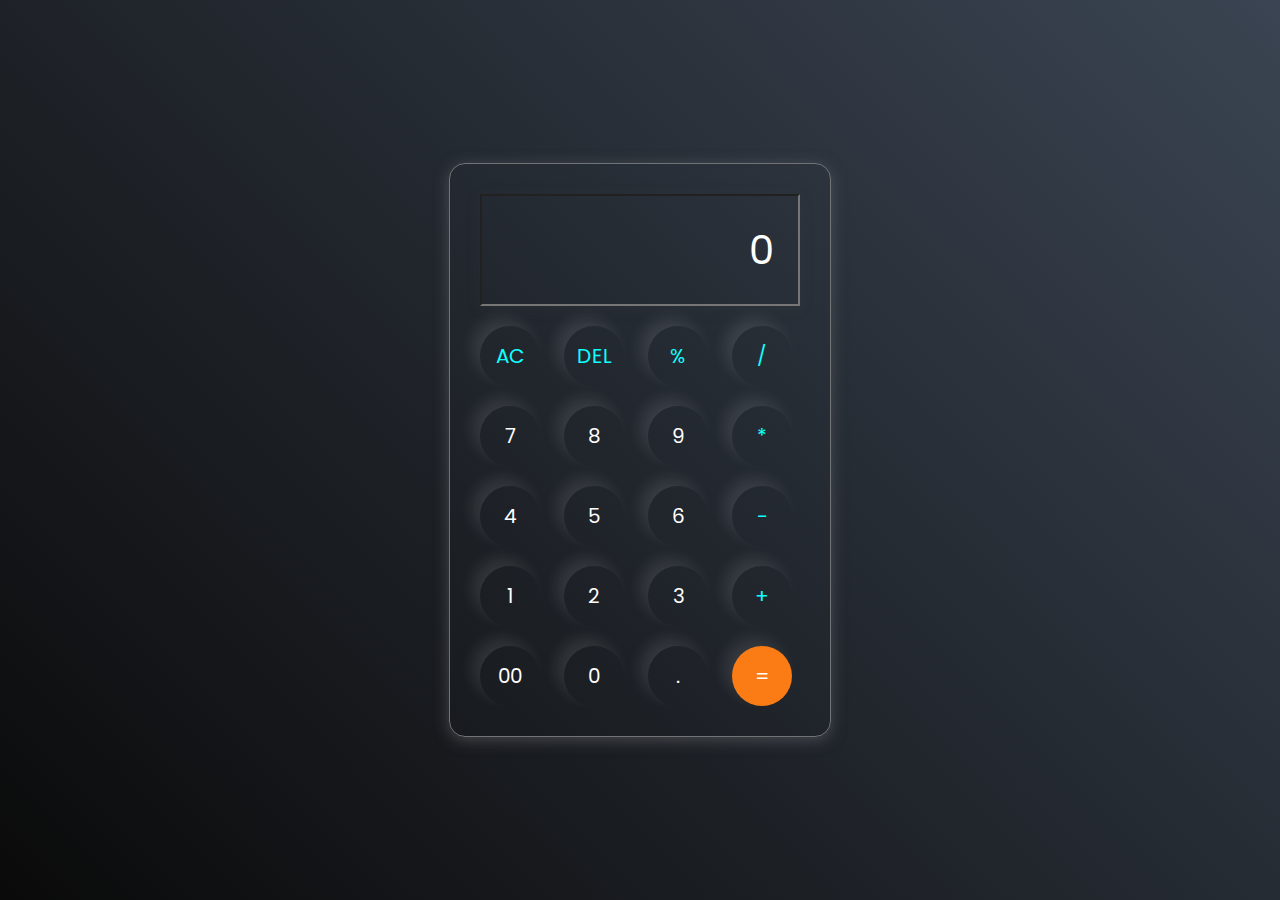
==== index.html @ 3c26dec9 "Calculator" ====
<!DOCTYPE html>
<html lang="en">
<head>
    <meta charset="UTF-8">
    <meta name="viewport" content="width=device-width, initial-scale=1.0">
    <link rel="stylesheet" href="./index.css">
    <title>Document</title>
</head>
<body>
    <div class="calculator">
        <input type="text" placeholder="0" id="inputBox">
        <div>
            <button class="operator">AC</button>
            <button class="operator">DEL</button>
            <button class="operator">%</button>
            <button class="operator">/</button>
        </div>
        <div>
            <button>7</button>
            <button>8</button>
            <button>9</button>
            <button class="operator">*</button>
        </div>
        <div>
            <button>4</button>
            <button>5</button>
            <button>6</button>
            <button class="operator">-</button>
        </div>
        <div>
            <button>1</button>
            <button>2</button>
            <button>3</button>
            <button class="operator">+</button>
        </div>
        <div>
            <button>00</button>
            <button>0</button>
            <button>.</button>
            <button class="equalBtn">=</button>
        </div>
    </div>


    <script src="./index.js"></script>
</body>
</html>
---- index.css ----
@import url('https://fonts.googleapis.com/css2?family=Josefin+Sans:ital,wght@1,600&family=Poppins:wght@500&display=swap');

*{
    margin: 0;
    padding: 0;
    box-sizing: border-box;
    font-family: 'Poppins', sans-serif;
}

body{
    width: 100%;
    height: 100vh;
    display: flex;
    justify-content: center;
    align-items: center;
    background: linear-gradient(45deg, #0a0a0a,
    #3a4452);
}

.calculator{
    border: 1px solid #717377;
    padding: 20px;
    border-radius: 16px;
    background: transparent;
    box-shadow: 0px 3px 15px rgba(113, 115, 119, 0.5);
}

input{
    width: 320px;
    padding: 24px;
    margin: 10px;
    background: transparent;
    box-shadow: 0px 3px 15px rgba(84, 84, 84, 0.1);
    font-size: 40px;
    text-align: right;
    cursor: pointer;
    color: #ffffff;
}

input::placeholder{
    color: #ffffff;
}

button{
    border: none;
    width: 60px;
    height: 60px;
    margin: 10px;
    border-radius: 50px;
    background: transparent;
    color: #ffffff;
    font-size: 20px;
    box-shadow: -8px -8px 15px rgba(255, 255,
     255, 0.1);
     cursor: pointer;
}

.equalBtn{
    background-color: #fb7c14;
}

.operator{
    color: #0fffff;
}
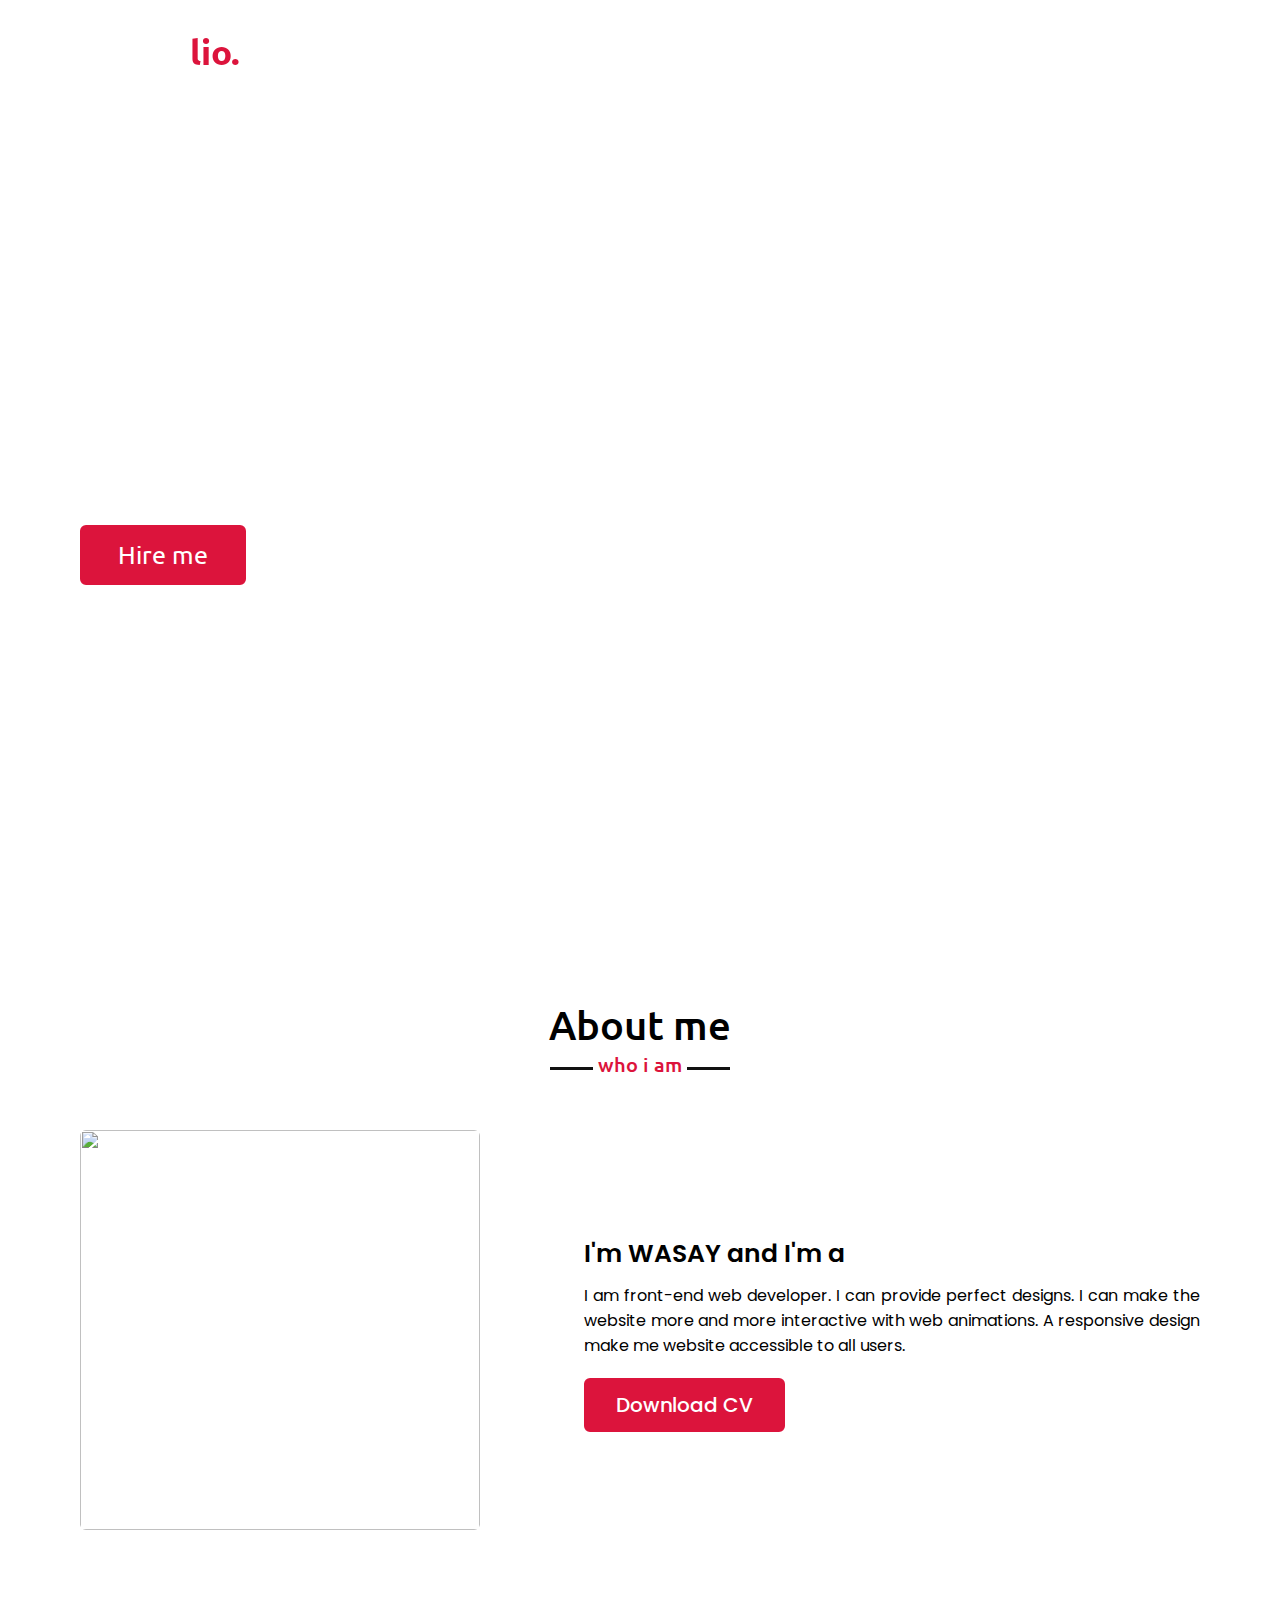
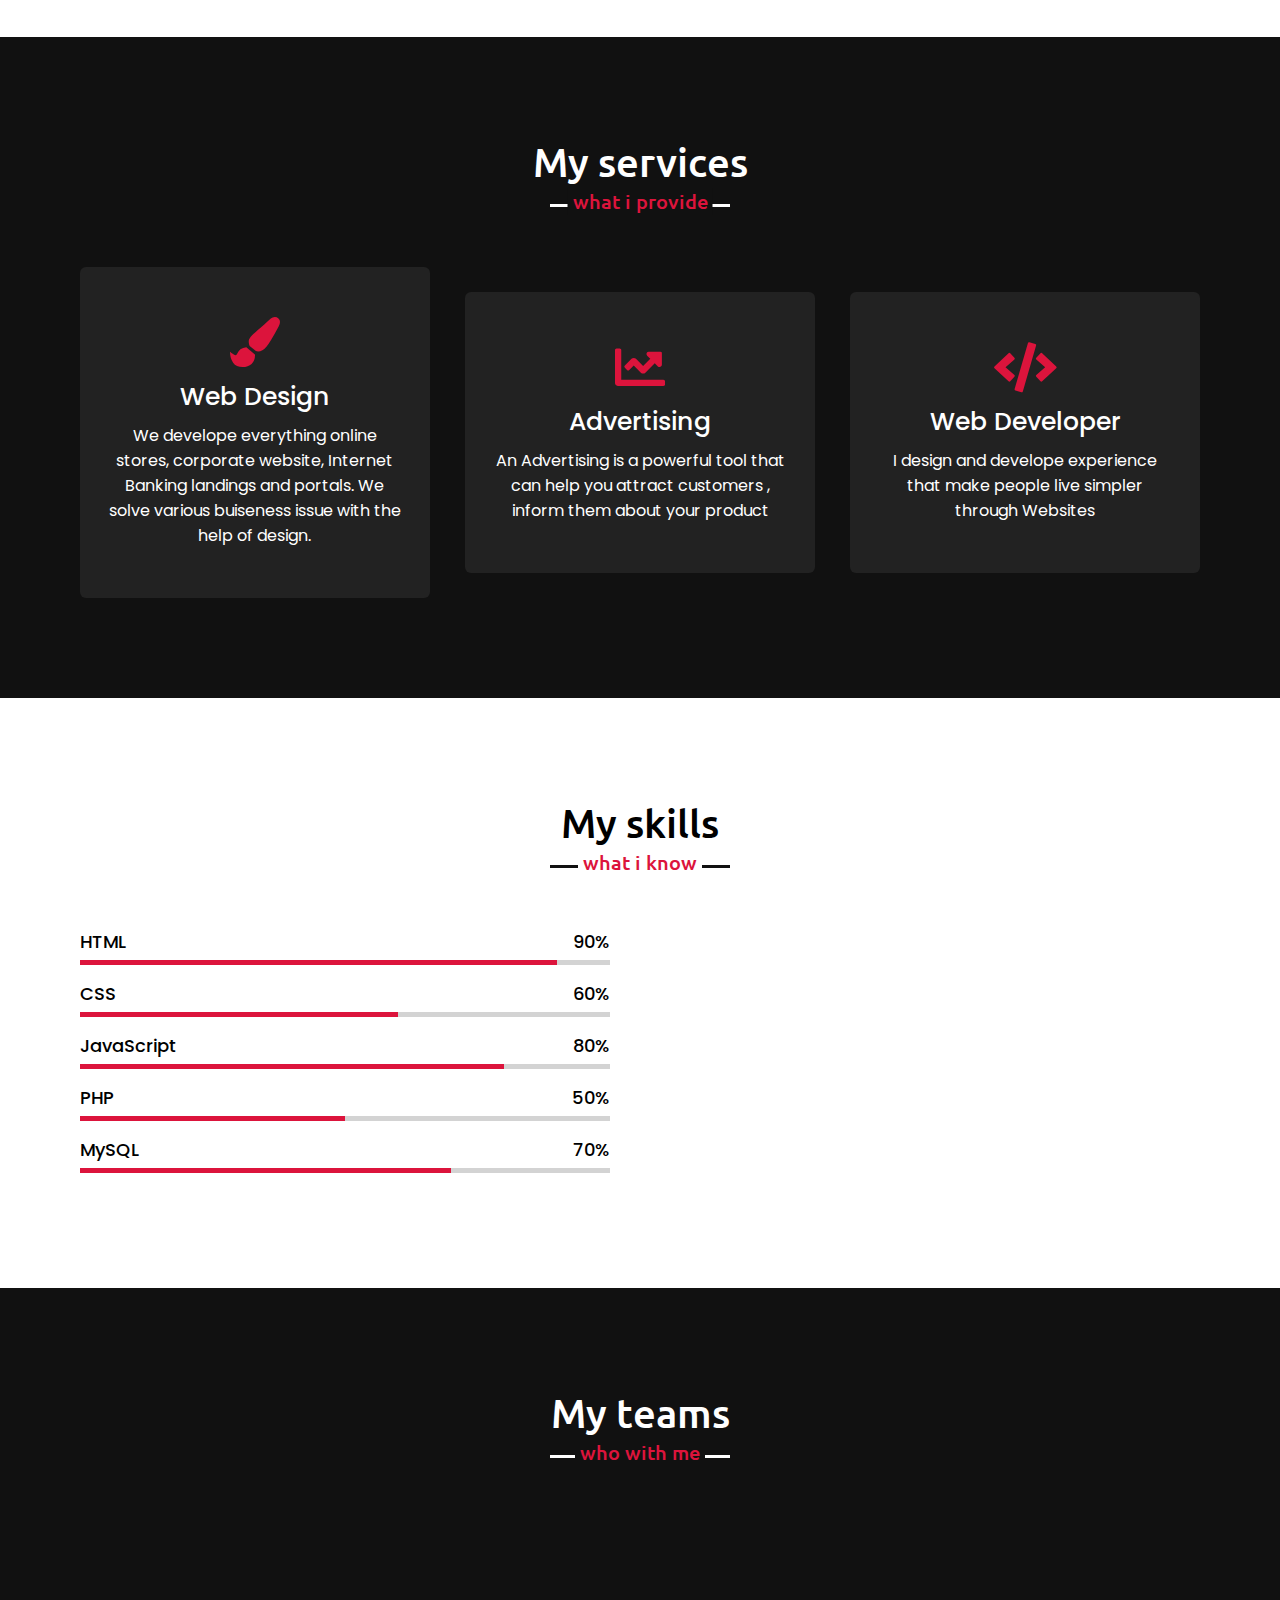
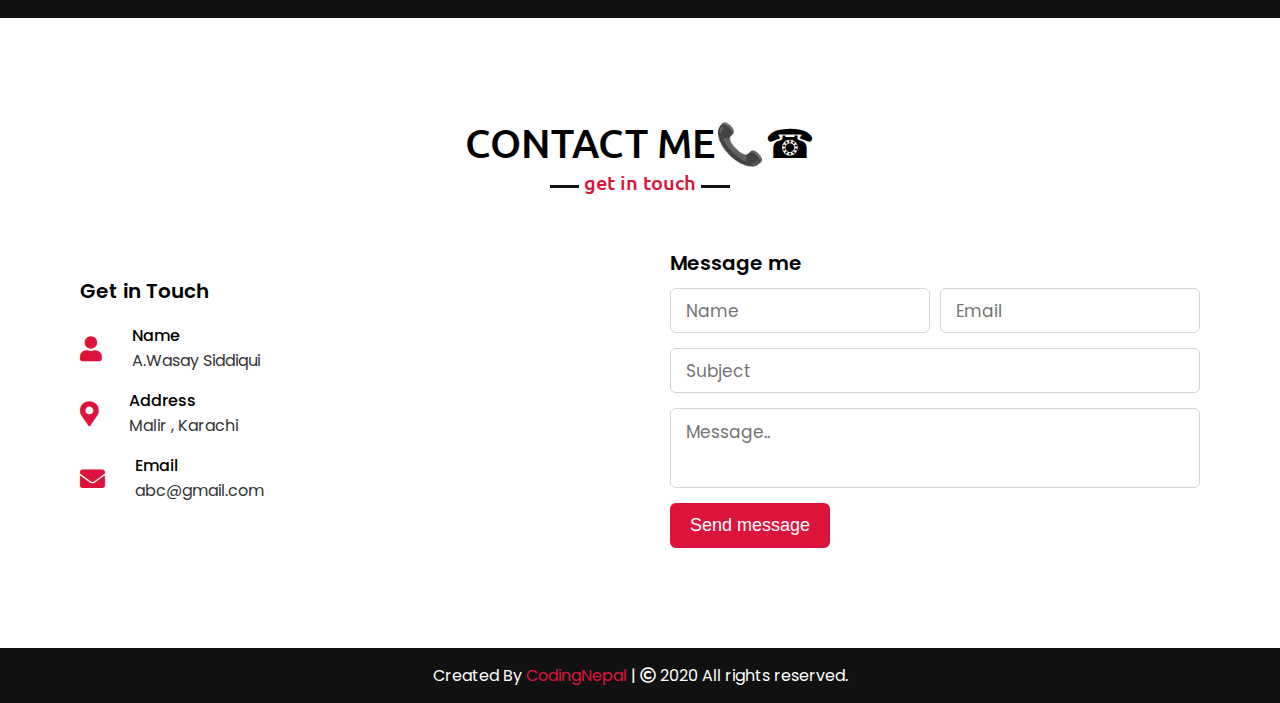
==== commit 35c2785b: "porfolio APT PC" ====
--- a/index.html
+++ b/index.html
@@ -1,47 +1,256 @@
-<!DOCTYPE html>
-<html lang="en">
-<head>
-    <meta charset="UTF-8">
-    <meta name="viewport" content="width=device-width, initial-scale=1.0">
-    <link rel="stylesheet" href="./index.css">
-    <title>Document</title>
-</head>
-<body>
-    <div class="calculator">
-        <input type="text" placeholder="0" id="inputBox">
-        <div>
-            <button class="operator">AC</button>
-            <button class="operator">DEL</button>
-            <button class="operator">%</button>
-            <button class="operator">/</button>
-        </div>
-        <div>
-            <button>7</button>
-            <button>8</button>
-            <button>9</button>
-            <button class="operator">*</button>
-        </div>
-        <div>
-            <button>4</button>
-            <button>5</button>
-            <button>6</button>
-            <button class="operator">-</button>
-        </div>
-        <div>
-            <button>1</button>
-            <button>2</button>
-            <button>3</button>
-            <button class="operator">+</button>
-        </div>
-        <div>
-            <button>00</button>
-            <button>0</button>
-            <button>.</button>
-            <button class="equalBtn">=</button>
-        </div>
-    </div>
-
-
-    <script src="./index.js"></script>
-</body>
-</html>+<!DOCTYPE html>
+<!-- Created By CodingNepal -->
+<html lang="en">
+<head>
+    <meta charset="UTF-8">
+    <meta name="viewport" content="width=device-width, initial-scale=1.0">
+    <title>Personal Portfolio Website</title>
+    <link rel="stylesheet" href="style.css">
+    <link rel="stylesheet" href="https://cdnjs.cloudflare.com/ajax/libs/font-awesome/5.15.3/css/all.min.css"/>
+    <script src="https://code.jquery.com/jquery-3.5.1.min.js"></script>
+    <script src="https://cdnjs.cloudflare.com/ajax/libs/typed.js/2.0.11/typed.min.js"></script>
+    <script src="https://cdnjs.cloudflare.com/ajax/libs/waypoints/4.0.1/jquery.waypoints.min.js"></script>
+    <script src="https://cdnjs.cloudflare.com/ajax/libs/OwlCarousel2/2.3.4/owl.carousel.min.js"></script>
+    <link rel="stylesheet" href="https://cdnjs.cloudflare.com/ajax/libs/OwlCarousel2/2.3.4/assets/owl.carousel.min.css"/>
+
+</head>
+<body>
+    <div class="scroll-up-btn">
+        <i class="fas fa-angle-up"></i>
+    </div>
+    <nav class="navbar">
+        <div class="max-width">
+            <div class="logo"><a href="#">Portfo<span>lio.</span></a></div>
+            <ul class="menu">
+                <li><a href="#home" class="menu-btn">Home</a></li>
+                <li><a href="#about" class="menu-btn">About</a></li>
+                <li><a href="#services" class="menu-btn">Services</a></li>
+                <li><a href="#skills" class="menu-btn">Skills</a></li>
+                <li><a href="#teams" class="menu-btn">Teams</a></li>
+                <li><a href="#contact" class="menu-btn">Contact</a></li>
+            </ul>   
+            <div class="menu-btn">
+                <i class="fas fa-bars"></i>
+            </div>
+        </div>
+    </nav>
+
+
+    <!-- home section start -->
+    <section class="home" id="home">
+        <div class="max-width">
+            <div class="home-content">
+                <div class="text-1">Hello, my name is</div>
+                <div class="text-2">ABDUL WASAY</div>
+                <div class="text-3">And I'm a <span class="typing"></span></div>
+                <a href="#">Hire me</a>
+            </div>
+        </div>
+    </section>
+
+    <!-- about section start -->
+    <section class="about" id="about">
+        <div class="max-width">
+            <h2 class="title">About me</h2>
+            <div class="about-content">
+                <div class="column left">
+                    <img src="./images/profile-1.jpeg" alt="">
+                </div>
+                <div class="column right">
+                    <div class="text">I'm WASAY and I'm a <span class="typing-2"></span></div>
+                    <p>I am front-end web developer. I can provide perfect designs. I can make the website more and more interactive with web animations. A responsive design make me website accessible to all users.</p>
+                    <a href="#">Download CV</a>
+                </div>
+            </div>
+        </div>
+    </section>
+
+    <!-- services section start -->
+    <section class="services" id="services">
+        <div class="max-width">
+            <h2 class="title">My services</h2>
+            <div class="serv-content">
+                <div class="card">
+                    <div class="box">
+                        <i class="fas fa-paint-brush"></i>
+                        <div class="text">Web Design</div>
+                        <p>We develope everything online stores, corporate website, Internet Banking landings and portals. We solve various buiseness issue with the help of design. </p>
+                    </div>
+                </div>
+                <div class="card">
+                    <div class="box">
+                        <i class="fas fa-chart-line"></i>
+                        <div class="text">Advertising</div>
+                        <p>An Advertising is a powerful tool that can help you attract customers , inform them about your product </p>
+                    </div>
+                </div>
+                <div class="card">
+                    <div class="box">
+                        <i class="fas fa-code"></i>
+                        <div class="text">Web Developer</div>
+                        <p>I design and develope experience that make people live simpler through Websites</p>
+                    </div>
+                </div>
+               </div>
+            </div>
+    </section>
+
+    <!-- skills section start -->
+    <section class="skills" id="skills">
+        <div class="max-width">
+            <h2 class="title">My skills</h2>
+            <div class="skills-content">
+                <!-- <div class="column left">
+                    <div class="text">My creative skills & experiences.</div>
+                </div> -->
+                <div class="column right">
+                    <div class="bars">
+                        <div class="info">
+                            <span>HTML</span>
+                            <span>90%</span>
+                        </div>
+                        <div class="line html"></div>
+                    </div>
+                    <div class="bars">
+                        <div class="info">
+                            <span>CSS</span>
+                            <span>60%</span>
+                        </div>
+                        <div class="line css"></div>
+                    </div>
+                    <div class="bars">
+                        <div class="info">
+                            <span>JavaScript</span>
+                            <span>80%</span>
+                        </div>
+                        <div class="line js"></div>
+                    </div>
+                    <div class="bars">
+                        <div class="info">
+                            <span>PHP</span>
+                            <span>50%</span>
+                        </div>
+                        <div class="line php"></div>
+                    </div>
+                    <div class="bars">
+                        <div class="info">
+                            <span>MySQL</span>
+                            <span>70%</span>
+                        </div>
+                        <div class="line mysql"></div>
+                    </div>
+                </div>
+            </div>
+        </div>
+    </section>
+
+    <!-- teams section start -->
+    <section class="teams" id="teams">
+        <div class="max-width">
+            <h2 class="title">My teams</h2>
+            <div class="carousel owl-carousel">
+                <div class="card">
+                    <div class="box">
+                        <img src="images/profile-1.jpeg" alt="">
+                        <div class="text">RAFAY ALI</div>
+                        <p>WEB DEVELOPER</p>
+                    </div>
+                </div>
+                <div class="card">
+                    <div class="box">
+                        <img src="images/profile-2.jpeg" alt="">
+                        <div class="text">AHMED</div>
+                        <p>WEB DESIGNER</p>
+                    </div>
+                </div>
+                <div class="card">
+                    <div class="box">
+                        <img src="images/profile-3.jpeg" alt="">
+                        <div class="text">MAHAM</div>
+                        <p>GRAPHIC DESIGNER</p>
+                    </div>
+                </div>
+                <div class="card">
+                    <div class="box">
+                        <img src="images/profile-4.jpeg" alt="">
+                        <div class="text">FAIZAN</div>
+                        <p>GRAPHIC DESIGNER</p>
+
+                    </div>
+                </div>
+                <div class="card">
+                    <div class="box">
+                        <img src="images/profile-5.jpeg" alt="">
+                        <div class="text">ALIZA</div>
+                        <p>Web Developer</p>
+                    </div>
+                </div>
+            </div>
+        </div>
+    </section>
+
+    <!-- contact section start -->
+    <section class="contact" id="contact">
+        <div class="max-width">
+            <h2 class="title">CONTACT ME📞☎</h2>
+            <div class="contact-content">
+                <div class="column left">
+                    <div class="text">Get in Touch</div>
+                    <div class="icons">
+                        <div class="row">
+                            <i class="fas fa-user"></i>
+                            <div class="info">
+                                <div class="head">Name</div>
+                                <div class="sub-title">A.Wasay Siddiqui</div>
+                            </div>
+                        </div>
+                        <div class="row">
+                            <i class="fas fa-map-marker-alt"></i>
+                            <div class="info">
+                                <div class="head">Address</div>
+                                <div class="sub-title">Malir , Karachi</div>
+                            </div>
+                        </div>
+                        <div class="row">
+                            <i class="fas fa-envelope"></i>
+                            <div class="info">
+                                <div class="head">Email</div>
+                                <div class="sub-title">abc@gmail.com</div>
+                            </div>
+                        </div>
+                    </div>
+                </div>
+                <div class="column right">
+                    <div class="text">Message me</div>
+                    <form action="#">
+                        <div class="fields">
+                            <div class="field name">
+                                <input type="text" placeholder="Name" required>
+                            </div>
+                            <div class="field email">
+                                <input type="email" placeholder="Email" required>
+                            </div>
+                        </div>
+                        <div class="field">
+                            <input type="text" placeholder="Subject" required>
+                        </div>
+                        <div class="field textarea">
+                            <textarea cols="30" rows="10" placeholder="Message.." required></textarea>
+                        </div>
+                        <div class="button-area">
+                            <button type="submit">Send message</button>
+                        </div>
+                    </form>
+                </div>
+            </div>
+        </div>
+    </section>
+
+    <!-- footer section start -->
+    <footer>
+        <span>Created By <a href="https://www.codingnepalweb.com">CodingNepal</a> | <span class="far fa-copyright"></span> 2020 All rights reserved.</span>
+    </footer>
+
+    <script src="script.js"></script>
+</body>
+</html>
--- a/style.css
+++ b/style.css
@@ -0,0 +1,686 @@
+/*  import google fonts */
+@import url('https://fonts.googleapis.com/css2?family=Poppins:wght@400;500;600;700&family=Ubuntu:wght@400;500;700&display=swap');
+
+*{
+    margin: 0;
+    padding: 0;
+    box-sizing: border-box;
+    text-decoration: none;
+}
+html{
+    scroll-behavior: smooth;
+}
+
+/* custom scroll bar */
+::-webkit-scrollbar {
+    width: 10px;
+}
+::-webkit-scrollbar-track {
+    background: #f1f1f1;
+}
+::-webkit-scrollbar-thumb {
+    background: #888;
+}
+
+::-webkit-scrollbar-thumb:hover {
+    background: #555;
+}
+
+#darkMode-icon{
+    font-size: 2.4rem;
+    color: var(--white-color);
+    cursor: pointer;
+}
+
+/* all similar content styling codes */
+section{
+    padding: 100px 0;
+}
+.max-width{
+    max-width: 1300px;
+    padding: 0 80px;
+    margin: auto;
+}
+.about, .services, .skills, .teams, .contact, footer{
+    font-family: 'Poppins', sans-serif;
+}
+.about .about-content,
+.services .serv-content,
+.skills .skills-content,
+.contact .contact-content{
+    display: flex;
+    flex-wrap: wrap;
+    align-items: center;
+    justify-content: space-between;
+}
+section .title{
+    position: relative;
+    text-align: center;
+    font-size: 40px;
+    font-weight: 500;
+    margin-bottom: 60px;
+    padding-bottom: 20px;
+    font-family: 'Ubuntu', sans-serif;
+}
+section .title::before{
+    content: "";
+    position: absolute;
+    bottom: 0px;
+    left: 50%;
+    width: 180px;
+    height: 3px;
+    background: #111;
+    transform: translateX(-50%);
+}
+section .title::after{
+    position: absolute;
+    bottom: -8px;
+    left: 50%;
+    font-size: 20px;
+    color: crimson;
+    padding: 0 5px;
+    background: #fff;
+    transform: translateX(-50%);
+}
+
+/* navbar styling */
+.navbar{
+    position: fixed;
+    width: 100%;
+    z-index: 999;
+    padding: 30px 0;
+    font-family: 'Ubuntu', sans-serif;
+    transition: all 0.3s ease;
+}
+.navbar.sticky{
+    padding: 15px 0;
+    background: crimson;
+}
+.navbar .max-width{
+    display: flex;
+    align-items: center;
+    justify-content: space-between;
+}
+.navbar .logo a{
+    color: #fff;
+    font-size: 35px;
+    font-weight: 600;
+}
+.navbar .logo a span{
+    color: crimson;
+    transition: all 0.3s ease;
+}
+.navbar.sticky .logo a span{
+    color: #fff;
+}
+.navbar .menu li{
+    list-style: none;
+    display: inline-block;
+}
+.navbar .menu li a{
+    display: block;
+    color: #fff;
+    font-size: 18px;
+    font-weight: 500;
+    margin-left: 25px;
+    transition: color 0.3s ease;
+}
+.navbar .menu li a:hover{
+    color: crimson;
+}
+.navbar.sticky .menu li a:hover{
+    color: #fff;
+}
+
+/* menu btn styling */
+.menu-btn{
+    color: #fff;
+    font-size: 23px;
+    cursor: pointer;
+    display: none;
+}
+.scroll-up-btn{
+    position: fixed;
+    height: 45px;
+    width: 42px;
+    background: crimson;
+    right: 30px;
+    bottom: 10px;
+    text-align: center;
+    line-height: 45px;
+    color: #fff;
+    z-index: 9999;
+    font-size: 30px;
+    border-radius: 6px;
+    border-bottom-width: 2px;
+    cursor: pointer;
+    opacity: 0;
+    pointer-events: none;
+    transition: all 0.3s ease;
+}
+.scroll-up-btn.show{
+    bottom: 30px;
+    opacity: 1;
+    pointer-events: auto;
+}
+.scroll-up-btn:hover{
+    filter: brightness(90%);
+}
+
+
+/* home section styling */
+.home{
+    display: flex;
+    background: url("images/banner.jpg") no-repeat center;
+    height: 100vh;
+    color: #fff;
+    min-height: 500px;
+    background-size: cover;
+    background-attachment: fixed;
+    font-family: 'Ubuntu', sans-serif;
+}
+.home .max-width{
+  width: 100%;
+  display: flex;
+}
+.home .max-width .row{
+  margin-right: 0;
+}
+.home .home-content .text-1{
+    font-size: 27px;
+}
+.home .home-content .text-2{
+    font-size: 75px;
+    font-weight: 600;
+    margin-left: -3px;
+}
+.home .home-content .text-3{
+    font-size: 40px;
+    margin: 5px 0;
+}
+.home .home-content .text-3 span{
+    color: crimson;
+    font-weight: 500;
+}
+.home .home-content a{
+    display: inline-block;
+    background: crimson;
+    color: #fff;
+    font-size: 25px;
+    padding: 12px 36px;
+    margin-top: 20px;
+    font-weight: 400;
+    border-radius: 6px;
+    border: 2px solid crimson;
+    transition: all 0.3s ease;
+}
+.home .home-content a:hover{
+    color: crimson;
+    background: none;
+}
+
+/* about section styling */
+.about .title::after{
+    content: "who i am";
+}
+.about .about-content .left{
+    width: 45%;
+}
+.about .about-content .left img{
+    height: 400px;
+    width: 400px;
+    object-fit: cover;
+    border-radius: 6px;
+}
+.about .about-content .right{
+    width: 55%;
+}
+.about .about-content .right .text{
+    font-size: 25px;
+    font-weight: 600;
+    margin-bottom: 10px;
+}
+.about .about-content .right .text span{
+    color: crimson;
+}
+.about .about-content .right p{
+    text-align: justify;
+}
+.about .about-content .right a{
+    display: inline-block;
+    background: crimson;
+    color: #fff;
+    font-size: 20px;
+    font-weight: 500;
+    padding: 10px 30px;
+    margin-top: 20px;
+    border-radius: 6px;
+    border: 2px solid crimson;
+    transition: all 0.3s ease;
+}
+.about .about-content .right a:hover{
+    color: crimson;
+    background: none;
+}
+
+/* services section styling */
+.services, .teams{
+    color:#fff;
+    background: #111;
+}
+.services .title::before,
+.teams .title::before{
+    background: #fff;
+}
+.services .title::after,
+.teams .title::after{
+    background: #111;
+    content: "what i provide";
+}
+.services .serv-content .card{
+    width: calc(33% - 20px);
+    background: #222;
+    text-align: center;
+    border-radius: 6px;
+    padding: 50px 25px;
+    cursor: pointer;
+    transition: all 0.3s ease;
+}
+.services .serv-content .card:hover{
+    background: crimson;
+}
+.services .serv-content .card .box{
+    transition: all 0.3s ease;
+}
+.services .serv-content .card:hover .box{
+    transform: scale(1.05);
+}
+.services .serv-content .card i{
+    font-size: 50px;
+    color: crimson;
+    transition: color 0.3s ease;
+}
+.services .serv-content .card:hover i{
+    color: #fff;
+}
+.services .serv-content .card .text{
+    font-size: 25px;
+    font-weight: 500;
+    margin: 10px 0 7px 0;
+}
+
+/* skills section styling */
+
+.skills .title::after{
+    content: "what i know";
+}
+.skills .skills-content .column{
+    width: calc(50% - 30px);
+}
+.skills .skills-content .left .text{
+    font-size: 20px;
+    font-weight: 600;
+    margin-bottom: 10px;
+}
+.skills .skills-content .left p{
+    text-align: justify;
+}
+.skills .skills-content .left a{
+    display: inline-block;
+    background: crimson;
+    color: #fff;
+    font-size: 18px;
+    font-weight: 500;
+    padding: 8px 16px;
+    margin-top: 20px;
+    border-radius: 6px;
+    border: 2px solid crimson;
+    transition: all 0.3s ease;
+}
+.skills .skills-content .left a:hover{
+    color: crimson;
+    background: none;
+}
+.skills .skills-content .right .bars{
+    margin-bottom: 15px;
+}
+.skills .skills-content .right .info{
+    display: flex;
+    margin-bottom: 5px;
+    align-items: center;
+    justify-content: space-between;
+}
+.skills .skills-content .right span{
+    font-weight: 500;
+    font-size: 18px;
+}
+.skills .skills-content .right .line{
+    height: 5px;
+    width: 100%;
+    background: lightgrey;
+    position: relative;
+}
+.skills .skills-content .right .line::before{
+    content: "";
+    position: absolute;
+    height: 100%;
+    left: 0;
+    top: 0;
+    background: crimson;
+}
+.skills-content .right .html::before{
+    width: 90%;
+}
+.skills-content .right .css::before{
+    width: 60%;
+}
+.skills-content .right .js::before{
+    width: 80%;
+}
+.skills-content .right .php::before{
+    width: 50%;
+}
+.skills-content .right .mysql::before{
+    width: 70%;
+}
+
+/* teams section styling */
+.teams .title::after{
+    content: "who with me";
+}
+.teams .carousel .card{
+    background: #222;
+    border-radius: 6px;
+    padding: 25px 35px;
+    text-align: center;
+    overflow: hidden;
+    transition: all 0.3s ease;
+}
+.teams .carousel .card:hover{
+    background: crimson;
+}
+.teams .carousel .card .box{
+    display: flex;
+    flex-direction: column;
+    align-items: center;
+    justify-content: center;
+    transition: all 0.3s ease;
+}
+.teams .carousel .card:hover .box{
+    transform: scale(1.05);
+}
+.teams .carousel .card .text{
+    font-size: 25px;
+    font-weight: 500;
+    margin: 10px 0 7px 0;
+}
+.teams .carousel .card img{
+    height: 150px;
+    width: 150px;
+    object-fit: cover;
+    border-radius: 50%;
+    border: 5px solid crimson;
+    transition: all 0.3s ease;
+}
+.teams .carousel .card:hover img{
+    border-color: #fff;
+}
+.owl-dots{
+    text-align: center;
+    margin-top: 20px;
+}
+.owl-dot{
+    height: 13px;
+    width: 13px;
+    margin: 0 5px;
+    outline: none!important;
+    border-radius: 50%;
+    border: 2px solid crimson!important;
+    transition: all 0.3s ease;
+}
+.owl-dot.active{
+    width: 35px;
+    border-radius: 14px;
+}
+.owl-dot.active,
+.owl-dot:hover{
+    background: crimson!important;
+}
+
+/* contact section styling */
+.contact .title::after{
+    content: "get in touch";
+}
+.contact .contact-content .column{
+    width: calc(50% - 30px);
+}
+.contact .contact-content .text{
+    font-size: 20px;
+    font-weight: 600;
+    margin-bottom: 10px;
+}
+.contact .contact-content .left p{
+    text-align: justify;
+}
+.contact .contact-content .left .icons{
+    margin: 10px 0;
+}
+.contact .contact-content .row{
+    display: flex;
+    height: 65px;
+    align-items: center;
+}
+.contact .contact-content .row .info{
+    margin-left: 30px;
+}
+.contact .contact-content .row i{
+    font-size: 25px;
+    color: crimson;
+}
+.contact .contact-content .info .head{
+    font-weight: 500;
+}
+.contact .contact-content .info .sub-title{
+    color: #333;
+}
+.contact .right form .fields{
+    display: flex;
+}
+.contact .right form .field,
+.contact .right form .fields .field{
+    height: 45px;
+    width: 100%;
+    margin-bottom: 15px;
+}
+.contact .right form .textarea{
+    height: 80px;
+    width: 100%;
+}
+.contact .right form .name{
+    margin-right: 10px;
+}
+.contact .right form .field input,
+.contact .right form .textarea textarea{
+    height: 100%;
+    width: 100%;
+    border: 1px solid lightgrey;
+    border-radius: 6px;
+    outline: none;
+    padding: 0 15px;
+    font-size: 17px;
+    font-family: 'Poppins', sans-serif;
+    transition: all 0.3s ease;
+}
+.contact .right form .field input:focus,
+.contact .right form .textarea textarea:focus{
+    border-color: #b3b3b3;
+}
+.contact .right form .textarea textarea{
+  padding-top: 10px;
+  resize: none;
+}
+.contact .right form .button-area{
+  display: flex;
+  align-items: center;
+}
+.right form .button-area button{
+  color: #fff;
+  display: block;
+  width: 160px!important;
+  height: 45px;
+  outline: none;
+  font-size: 18px;
+  font-weight: 500;
+  border-radius: 6px;
+  cursor: pointer;
+  flex-wrap: nowrap;
+  background: crimson;
+  border: 2px solid crimson;
+  transition: all 0.3s ease;
+}
+.right form .button-area button:hover{
+  color: crimson;
+  background: none;
+}
+/* footer section styling */
+footer{
+    background: #111;
+    padding: 15px 23px;
+    color: #fff;
+    text-align: center;
+}
+footer span a{
+    color: crimson;
+    text-decoration: none;
+}
+footer span a:hover{
+    text-decoration: underline;
+}
+
+
+/* responsive media query start */
+@media (max-width: 1104px) {
+    .about .about-content .left img{
+        height: 350px;
+        width: 350px;
+    }
+}
+
+@media (max-width: 991px) {
+    .max-width{
+        padding: 0 50px;
+    }
+}
+@media (max-width: 947px){
+    .menu-btn{
+        display: block;
+        z-index: 999;
+    }
+    .menu-btn i.active:before{
+        content: "\f00d";
+    }
+    .navbar .menu{
+        position: fixed;
+        height: 100vh;
+        width: 100%;
+        left: -100%;
+        top: 0;
+        background: #111;
+        text-align: center;
+        padding-top: 80px;
+        transition: all 0.3s ease;
+    }
+    .navbar .menu.active{
+        left: 0;
+    }
+    .navbar .menu li{
+        display: block;
+    }
+    .navbar .menu li a{
+        display: inline-block;
+        margin: 20px 0;
+        font-size: 25px;
+    }
+    .home .home-content .text-2{
+        font-size: 70px;
+    }
+    .home .home-content .text-3{
+        font-size: 35px;
+    }
+    .home .home-content a{
+        font-size: 23px;
+        padding: 10px 30px;
+    }
+    .max-width{
+        max-width: 930px;
+    }
+    .about .about-content .column{
+        width: 100%;
+    }
+    .about .about-content .left{
+        display: flex;
+        justify-content: center;
+        margin: 0 auto 60px;
+    }
+    .about .about-content .right{
+        flex: 100%;
+    }
+    .services .serv-content .card{
+        width: calc(50% - 10px);
+        margin-bottom: 20px;
+    }
+    .skills .skills-content .column,
+    .contact .contact-content .column{
+        width: 100%;
+        margin-bottom: 35px;
+    }
+}
+
+@media (max-width: 690px) {
+    .max-width{
+        padding: 0 23px;
+    }
+    .home .home-content .text-2{
+        font-size: 60px;
+    }
+    .home .home-content .text-3{
+        font-size: 32px;
+    }
+    .home .home-content a{
+        font-size: 20px;
+    }
+    .services .serv-content .card{
+        width: 100%;
+    }
+}
+
+@media (max-width: 500px) {
+    .home .home-content .text-2{
+        font-size: 50px;
+    }
+    .home .home-content .text-3{
+        font-size: 27px;
+    }
+    .about .about-content .right .text,
+    .skills .skills-content .left .text{
+        font-size: 19px;
+    }
+    .contact .right form .fields{
+        flex-direction: column;
+    }
+    .contact .right form .name,
+    .contact .right form .email{
+        margin: 0;
+    }
+    .right form .error-box{
+       width: 150px;
+    }
+    .scroll-up-btn{
+        right: 15px;
+        bottom: 15px;
+        height: 38px;
+        width: 35px;
+        font-size: 23px;
+        line-height: 38px;
+    }
+}
